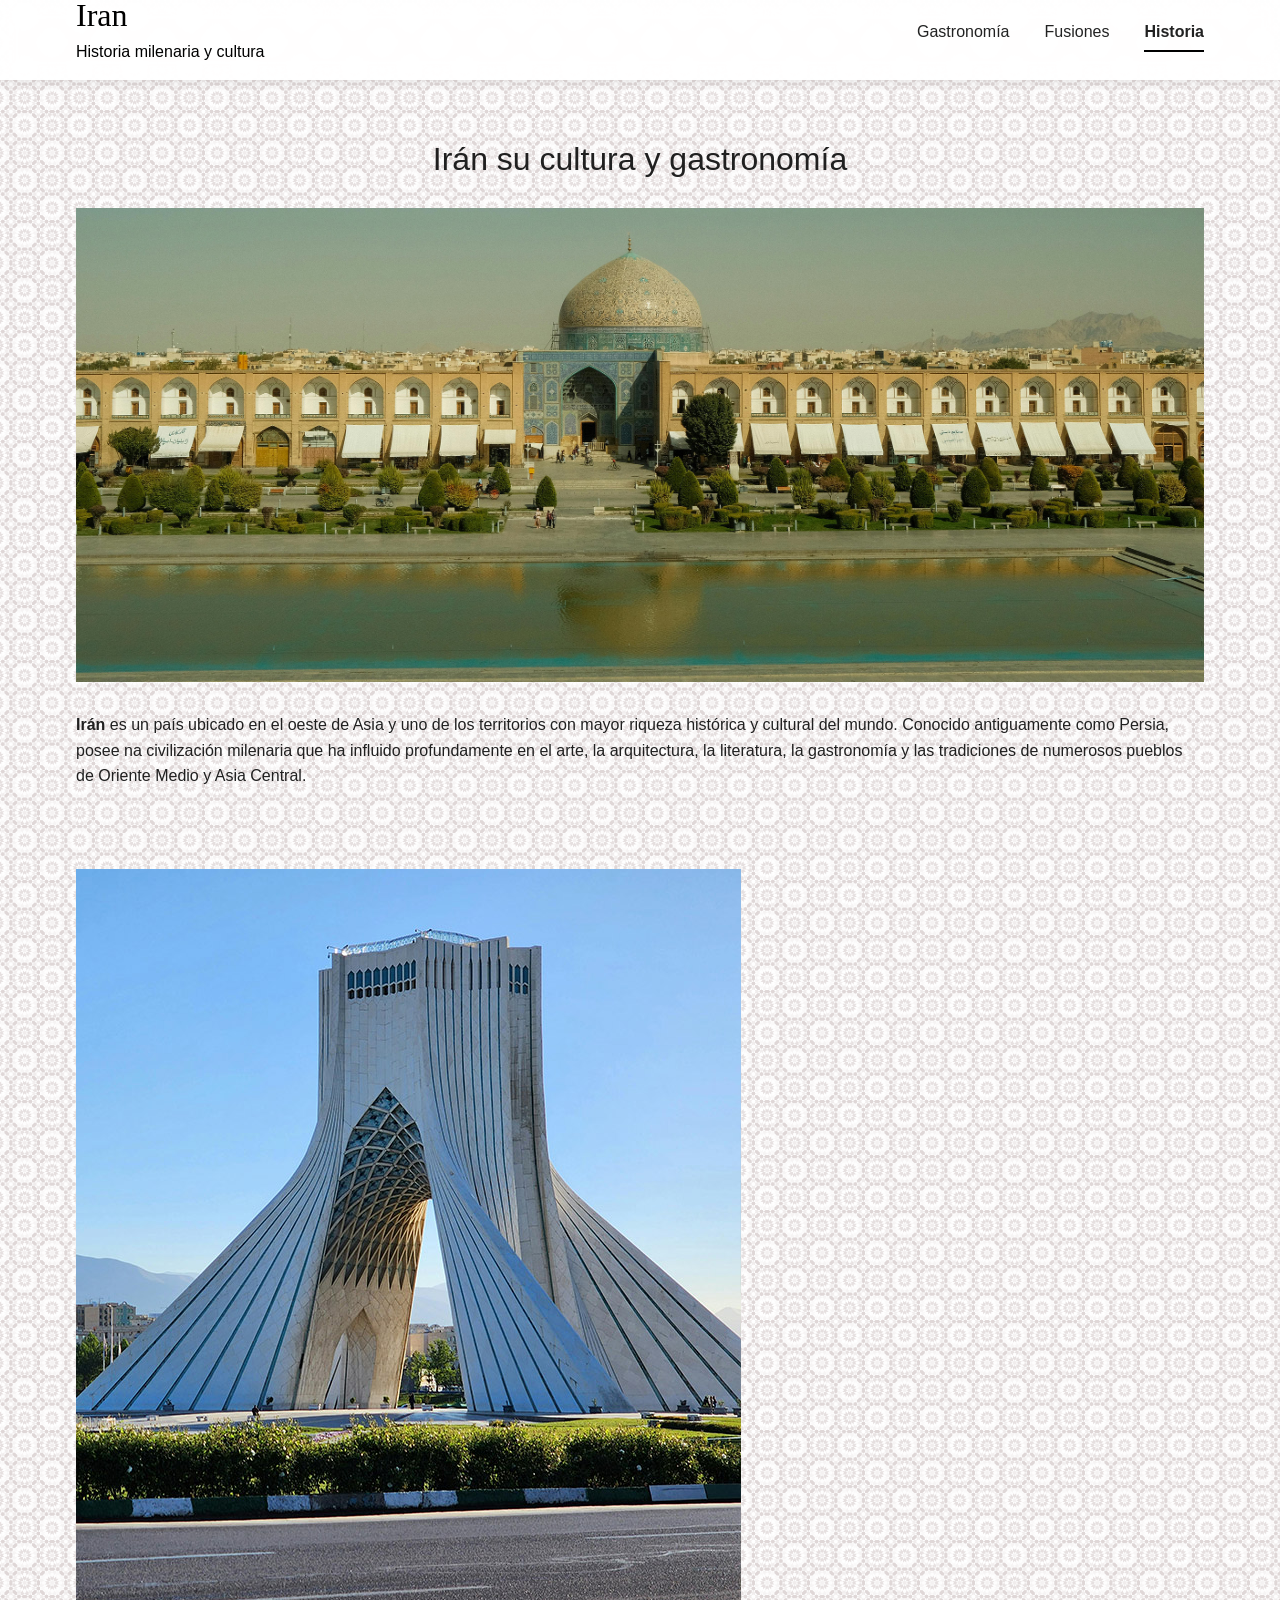
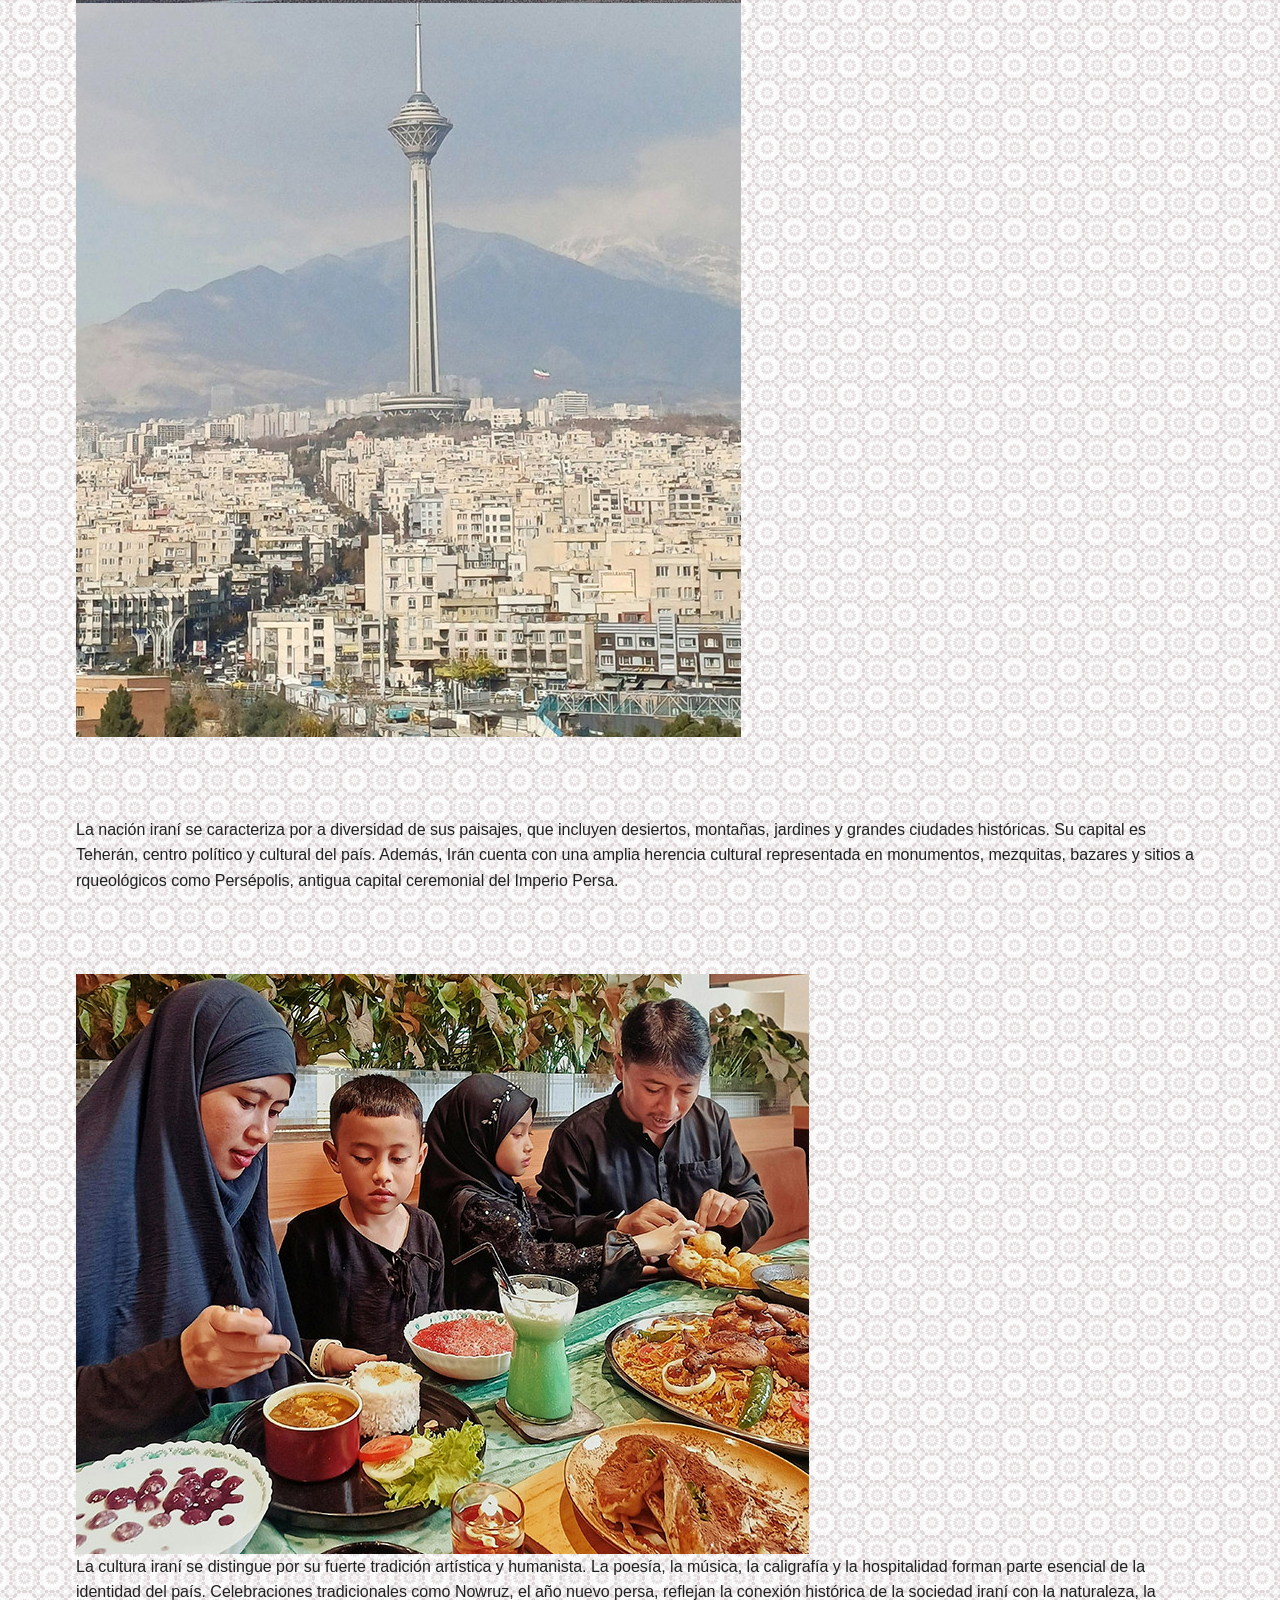
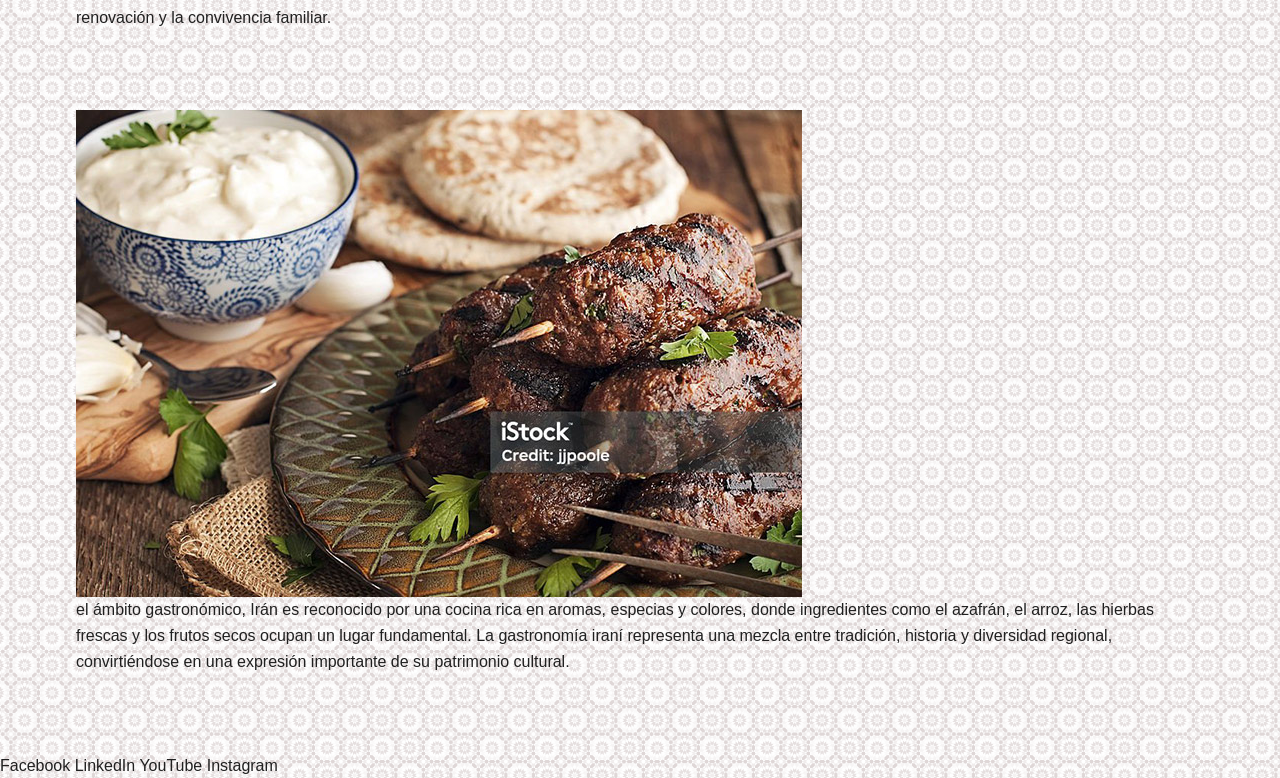
==== index.html @ 4b818a55 "Add files via upload" ====
<!DOCTYPE html> 
<html lang="es">
<head>
    <meta charset="UTF-8">
    <meta name="viewport" content="width=device-width, initial-scale=1.0">

    <!-- Bootstrap -->
    <link rel="stylesheet" href="css/bootstrap.min.css">

    <!-- Estilos propios -->
    <link rel="stylesheet" href="css/style.css">
    <link rel="stylesheet" href="css/responsive.css">
    <link rel="stylesheet" href="css/animaciones.css">
    <link rel="stylesheet" href="css/cards.css">
    <link rel="stylesheet" href="css/footer.css">
    <link rel="stylesheet" href="css/navbar.css">
    
    <title>La Magia de Irán</title>

</head>

<body>
    

    <header class="header">
        <div class="menu container">

            <a href="index.html" class="logo-box">
                <h1>Iran</h1>
                <p>Historia milenaria y cultura</p>
            </a>

                        <!-- Botón hamburguesa -->
           <!--  <input type="checkbox" id="menu-toggle">-->
             <label for="menu-toggle" class="hamburguesa">
            ☰
        </label>

            <nav class="navbar" id="navbarPrincipal">
                <ul>
                    <li><a href="gastronomia.html">Gastronomía</a></li>
                    <li><a href="fusiones.html">Fusiones</a></li>
                    <li><a href="index.html">Historia</a></li>
                </ul>
            </nav>

        </div>
    </header>

    <main id="hero" class="container">

        <section class="hero reveal" id="hero">
            <h2>Irán su cultura y gastronomía</h2>

            <img src="img/iran.jpg" alt="Vista panorámica de Irán" class="img-fluid">

            <p>
                <strong class="negrilla">Irán </strong>es un país ubicado en el oeste de
                 Asia y uno de los territorios con mayor 
                 riqueza histórica y cultural del mundo. 
                 Conocido antiguamente como Persia, posee 
                 na civilización milenaria que ha influido 
                 profundamente en el arte, la arquitectura, 
                 la literatura, la gastronomía y las tradiciones
                  de numerosos pueblos de Oriente Medio y Asia 
                  Central.
            </p>
        </section>

        <section class="doble-img">
            <img src="img/torre.jpg" alt="Torre Azadi" class="img-fluid">
            <img src="img/ciudad.jpg" alt="" class="img-fluid">
        </section>

        <section class="texto">
            <p>
                La nación iraní se caracteriza por 
                a diversidad de sus paisajes, que incluyen desiertos, 
                montañas, jardines y grandes ciudades históricas. 
                Su capital es Teherán, centro político y cultural del país. 
                Además, Irán cuenta con una amplia herencia cultural 
                representada en monumentos, mezquitas, bazares y sitios a
                rqueológicos como Persépolis, antigua capital ceremonial
                del Imperio Persa.
            </p>
        </section>

        <section id="cultura" class="cultura">
            <img src="img/familia.jpg" alt="Familia iraní">
            <p>
                La cultura iraní se distingue por su fuerte tradición 
                artística y humanista. La poesía, la música, la caligrafía 
                y la hospitalidad forman parte esencial de la identidad 
                del país. Celebraciones tradicionales como Nowruz, 
                el año nuevo persa, reflejan la conexión histórica de 
                la sociedad iraní con la naturaleza, la renovación y 
                la convivencia familiar.
            </p>
        </section>

        <section id="gastronomia" class="gastronomia">
            <img src="img/comida.jpg" alt="">
            <p>
                el ámbito gastronómico, Irán es reconocido por 
                una cocina rica en aromas, especias y colores, 
                donde ingredientes como el azafrán, el arroz, las 
                hierbas frescas y los frutos secos ocupan un lugar 
                fundamental. La gastronomía iraní representa 
                una mezcla entre tradición, historia y diversidad 
                regional, convirtiéndose en una expresión importante 
                de su patrimonio cultural.
            </p>
        </section>

    </main>

    <footer id="footer" class="footer">
  
        <div class="redes">
            <span>Facebook</span>
            <span>LinkedIn</span>
            <span>YouTube</span>
            <span>Instagram</span>
        </div>

  
    </footer>
<!-- ==========================
         LIBRERÍAS JAVASCRIPT
    =========================== -->

    <!-- jQuery -->
    <script src="js/jquery-4.0.0.min.js"></script>

    <!-- Bootstrap -->
    <script src="js/bootstrap.bundle.min.js"></script>

    <!-- Scripts del proyecto -->
    <script src="js/main.js"></script>
    <script src="js/navbar.js"></script>
    <script src="js/scroll.js"></script>
    <script src="js/animaciones.js"></script>
    <script src="js/gallery.js"></script>


   
</body>
---- css/style.css ----
/*

@import url('https://fonts.googleapis.com/css2?family=Lemonada:wght@300..700&display=swap');



====================================================
=            VARIABLES DEL PROYECTO                  =
====================================================*/

:root{

    /* Colores */

    --color-principal:#000000;
    --color-secundario:#FFFFFF;
    --color-fondo:#F7F5F2;
    --color-texto:#202020;
    --color-acento:#3FA7D6;

    /* Tipografía */

    --fuente-principal:Arial, Helvetica, sans-serif;
    --fuente-logo:'Lemonada', cursive;

    /* Espaciado */

    --espacio-xs:5px;
    --espacio-sm:10px;
    --espacio-md:20px;
    --espacio-lg:40px;
    --espacio-xl:60px;

}


/*====================================================
=            RESET                                   =
====================================================*/

*{

    margin:0;
    padding:0;
    box-sizing:border-box;

}


/*====================================================
=            ESTILOS GENERALES                       =
====================================================*/

html{

    scroll-behavior:smooth;

}

body{

    padding-top: 80px;

    font-family:var(--fuente-principal);

    color:var(--color-texto);

    background-image:url("../fondos/arab_tile.png");

    background-repeat:repeat;

}


/*====================================================
=            CONTENEDORES                            =
====================================================*/

.container{

    width:90%;
    max-width:1200px;

    margin:auto;

}


/*====================================================
=            IMÁGENES                                =
====================================================*/

img{

    display:block;

    max-width:100%;

    height:auto;

}


/*====================================================
=            TIPOGRAFÍA                              =
====================================================*/

h1,h2,h3,h4,h5{

    font-weight:normal;

}

p{

    line-height:1.6;

}


/*====================================================
=            ENLACES                                 =
====================================================*/

a{

    text-decoration:none;

    color:inherit;

}


/*====================================================
=            HERO                                   =
====================================================*/

.hero{

    margin-top:60px;

}

.hero h2{

    text-align:center;

    margin-bottom:30px;

}

.hero img{

    margin:auto;

}

.hero p{

    margin-top:30px;

}


/*====================================================
=            SECCIONES                              =
====================================================*/

section{

    margin-bottom:80px;

}


/*====================================================
=            UTILIDADES                             =
====================================================*/

.negrilla{

    font-weight:bold;

}
---- css/animaciones.css ----
/*=========================================
=            REVEAL EFFECT                =
=========================================*/

.reveal{

    opacity:0;

    transform:translateY(60px);

    transition:all .8s ease;

}

.reveal.visible{

    opacity:1;

    transform:translateY(0);

}


/*=========================================
=            IMÁGENES                     =
=========================================*/

.hero img,
.doble-img img,
.cultura img,
.gastronomia img{

    transition:transform .4s ease;

}


/*=========================================
=            BOTONES                      =
=========================================*/

.btn{

    transition:all .3s ease;

}
---- css/navbar.css ----
/*====================================================
=                 HEADER                             =
====================================================*/

.header{

    position: fixed;

    top: 0;
    left: 0;

    width: 100%;

    background: rgba(255,255,255,.95);

    backdrop-filter: blur(8px);

    -webkit-backdrop-filter: blur(8px);

    box-shadow: 0 2px 12px rgba(0,0,0,.08);

    z-index: 1000;

    transition: all .35s ease;

}


/*====================================================
=                  CONTENEDOR                        =
====================================================*/

.menu{

    width: 90%;
    max-width: 1200px;

    height: 80px;

    margin: auto;

    display: flex;

    justify-content: space-between;

    align-items: center;

}


/*====================================================
=                    LOGO                            =
====================================================*/

.logo-box{

    display: flex;

    flex-direction: column;

    text-decoration: none;

    color: #000;

}

.logo-box h1{

    font-family: var(--fuente-logo);

    font-size: 2rem;

    line-height: 1;

}

.logo-box span{

    font-size: .85rem;

    letter-spacing: 1px;

    margin-top: 4px;

}


/*====================================================
=                 NAVEGACIÓN                         =
====================================================*/

.navbar{

    display: flex;

}

.navbar ul{

    list-style: none;

    display: flex;

    gap: 35px;

}

.navbar li{

    list-style: none;

}

.navbar a{

    position: relative;

    text-decoration: none;

    color: #222;

    font-size: 1rem;

    font-weight: 500;

    padding: 8px 0;

    transition: color .3s ease;

}


/* Línea inferior animada */

.navbar a::after{

    content: "";

    position: absolute;

    left: 0;

    bottom: -4px;

    width: 0;

    height: 2px;

    background: #000;

    transition: width .3s ease;

}

.navbar a:hover{

    color: #000;

}

.navbar a:hover::after{

    width: 100%;

}


/* Página activa */

.navbar a.active{

    font-weight: 700;

}

.navbar a.active::after{

    width: 100%;

}


/*====================================================
=               BOTÓN HAMBURGUESA                    =
====================================================*/

.menu-toggle{

    display: none;

}

.hamburguesa{

    display: none;

    font-size: 2rem;

    cursor: pointer;

    user-select: none;

}


/*====================================================
=                HEADER EN SCROLL                    =
====================================================*/

.header.scrolled{

    height: 70px;

    background: rgba(255,255,255,.98);

    box-shadow: 0 5px 18px rgba(0,0,0,.15);

}


/*====================================================
=                 EFECTO BOTONES                     =
====================================================*/

.navbar a{

    transition:

        color .3s,

        transform .3s;

}

.navbar a:hover{

    transform: translateY(-2px);

}


/*====================================================
=                  RESPONSIVE                        =
====================================================*/

@media(max-width:768px){

    .hamburguesa{

        display:block;

    }

    .navbar{

        position:absolute;

        top:80px;

        left:0;

        width:100%;

        background:white;

        display:none;

        box-shadow:0 8px 20px rgba(0,0,0,.12);

    }

    .navbar ul{

        flex-direction:column;

        gap:0;

    }

    .navbar li{

        border-bottom:1px solid #eee;

    }

    .navbar a{

        display:block;

        padding:18px;

    }

    .menu-toggle:checked~.navbar{

        display:block;

    }

}
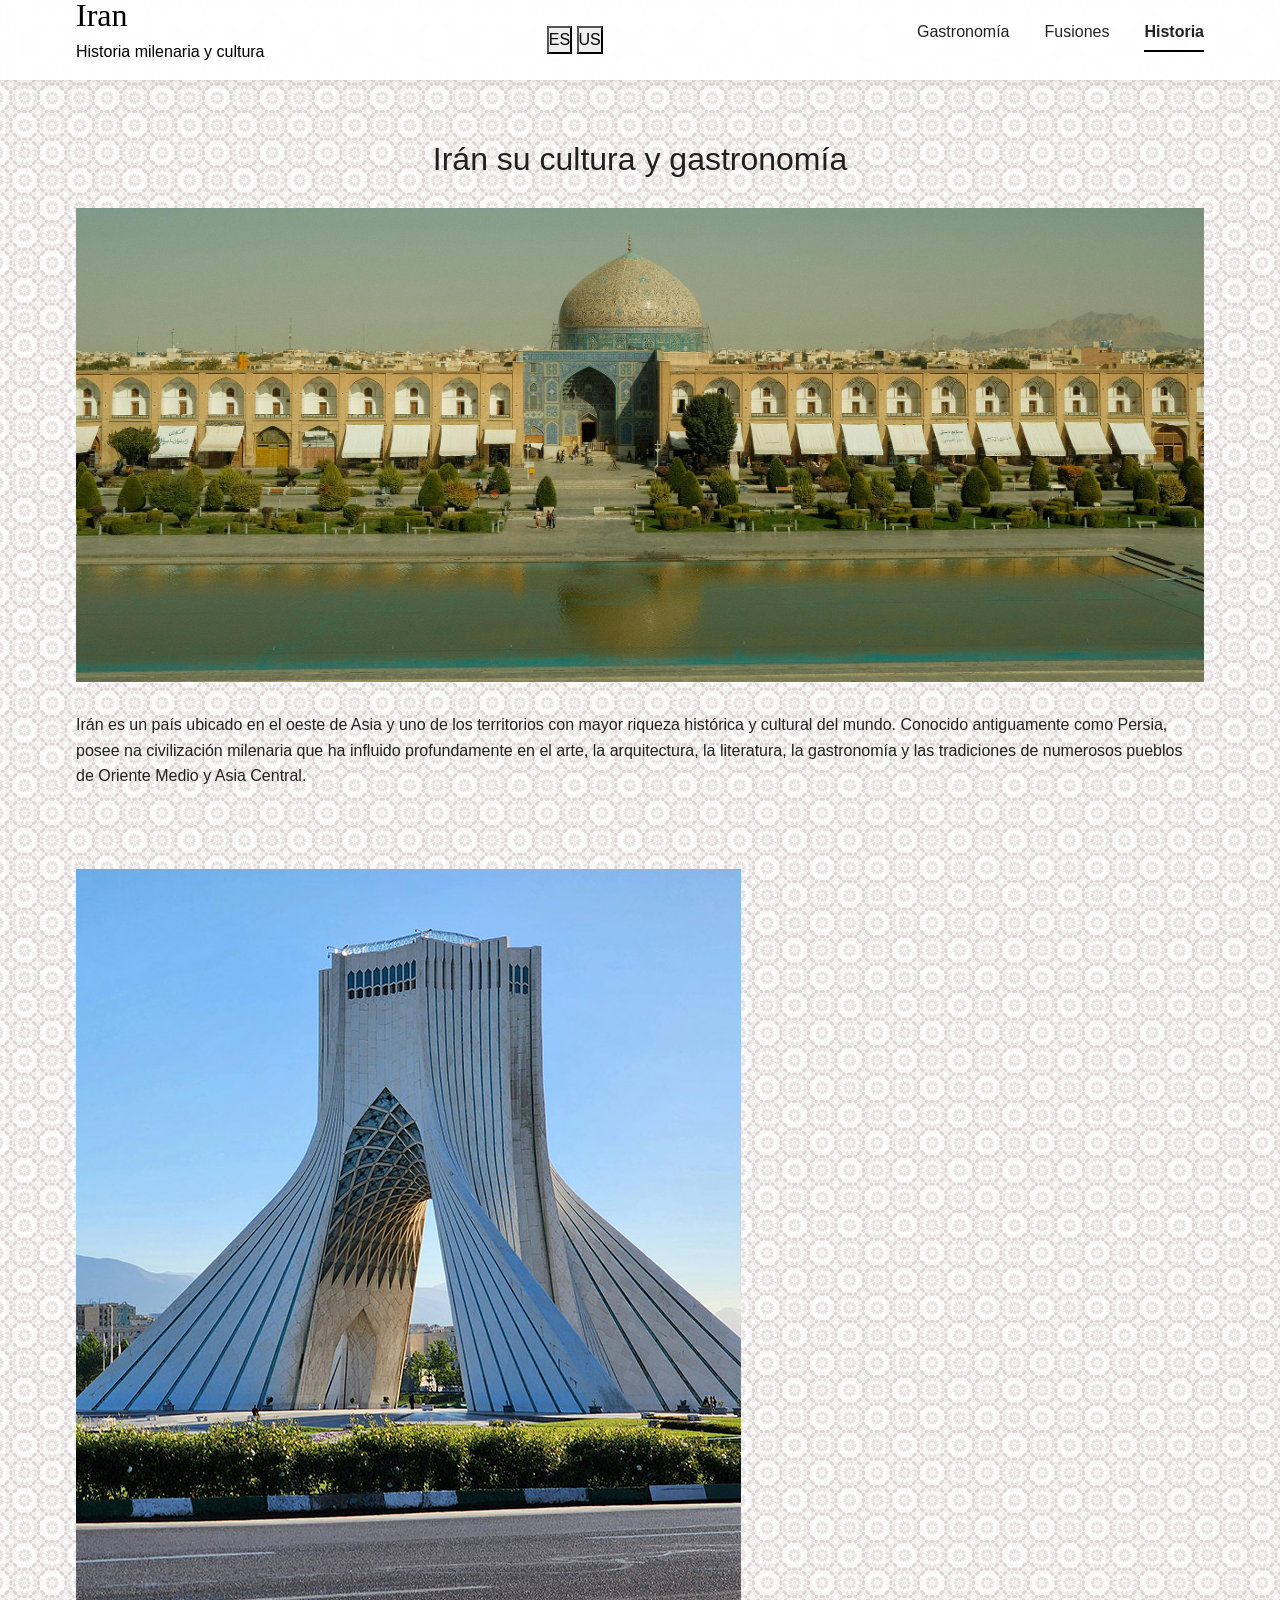
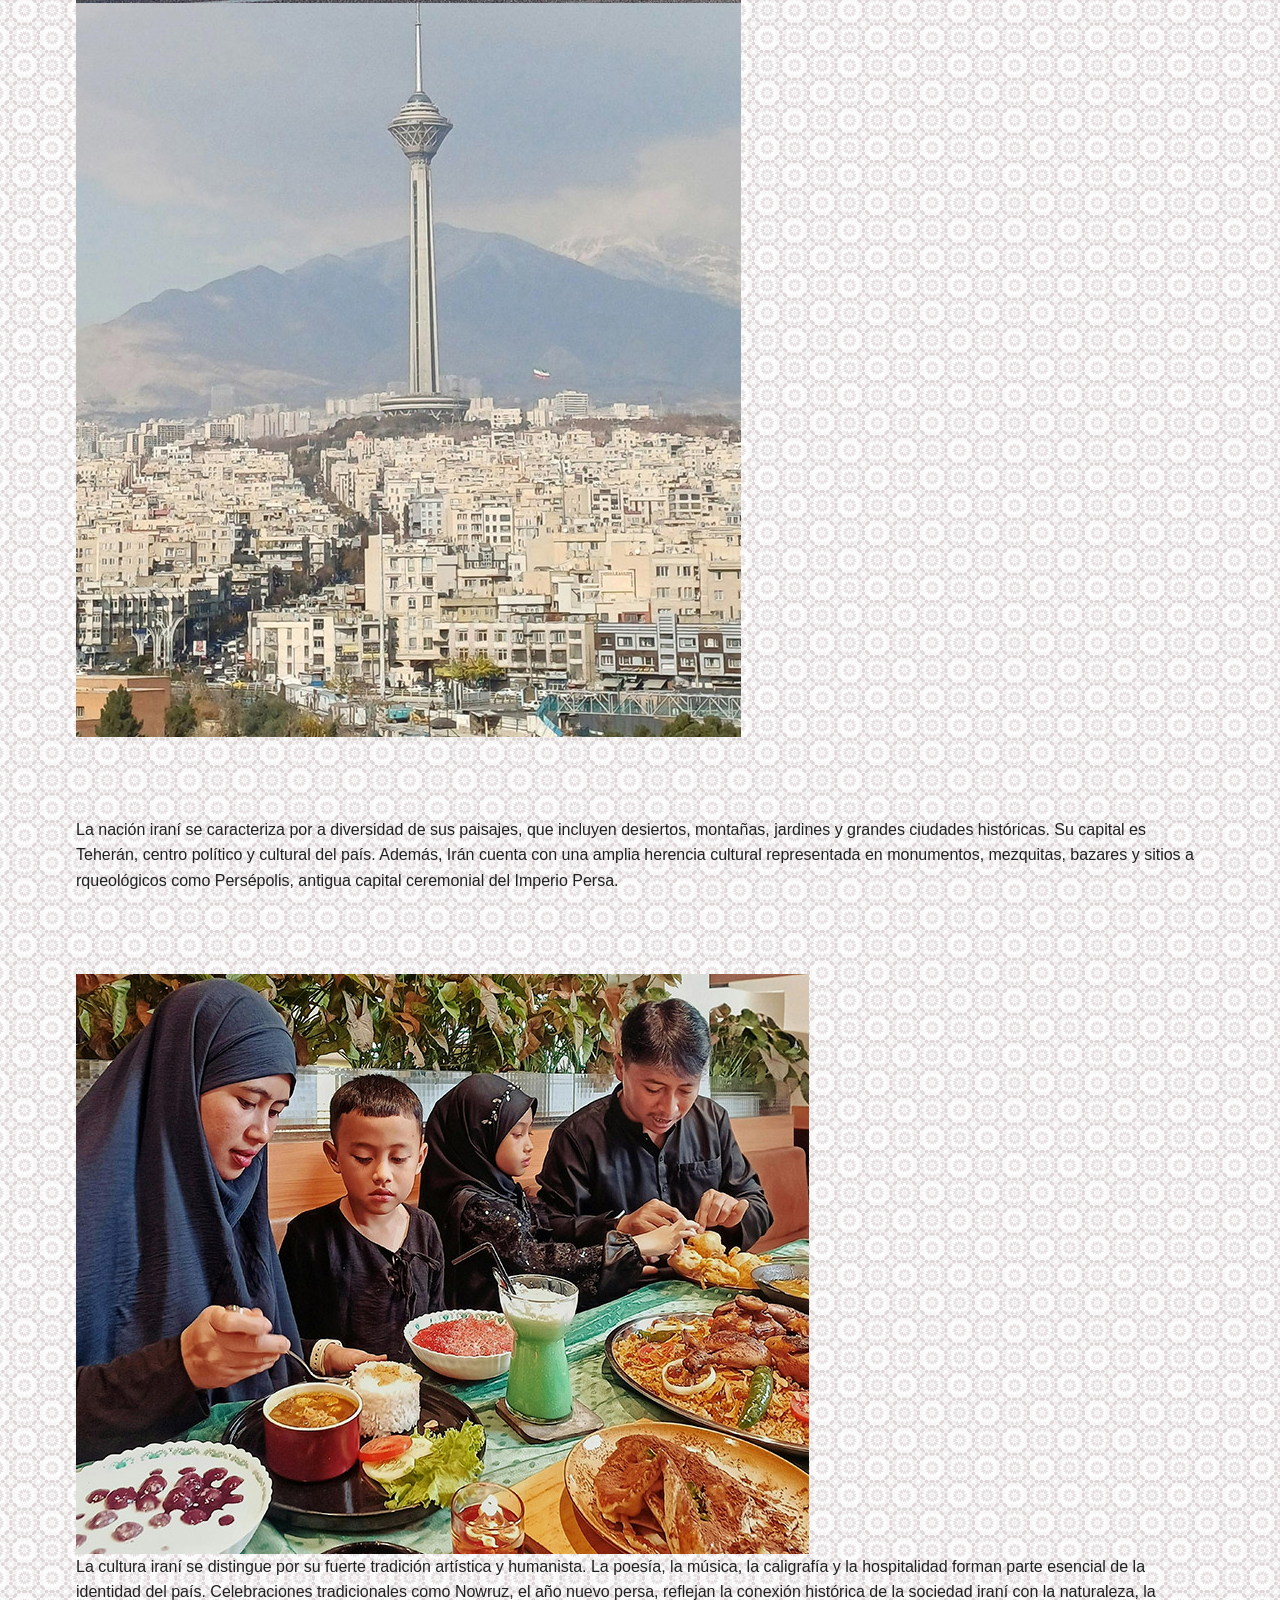
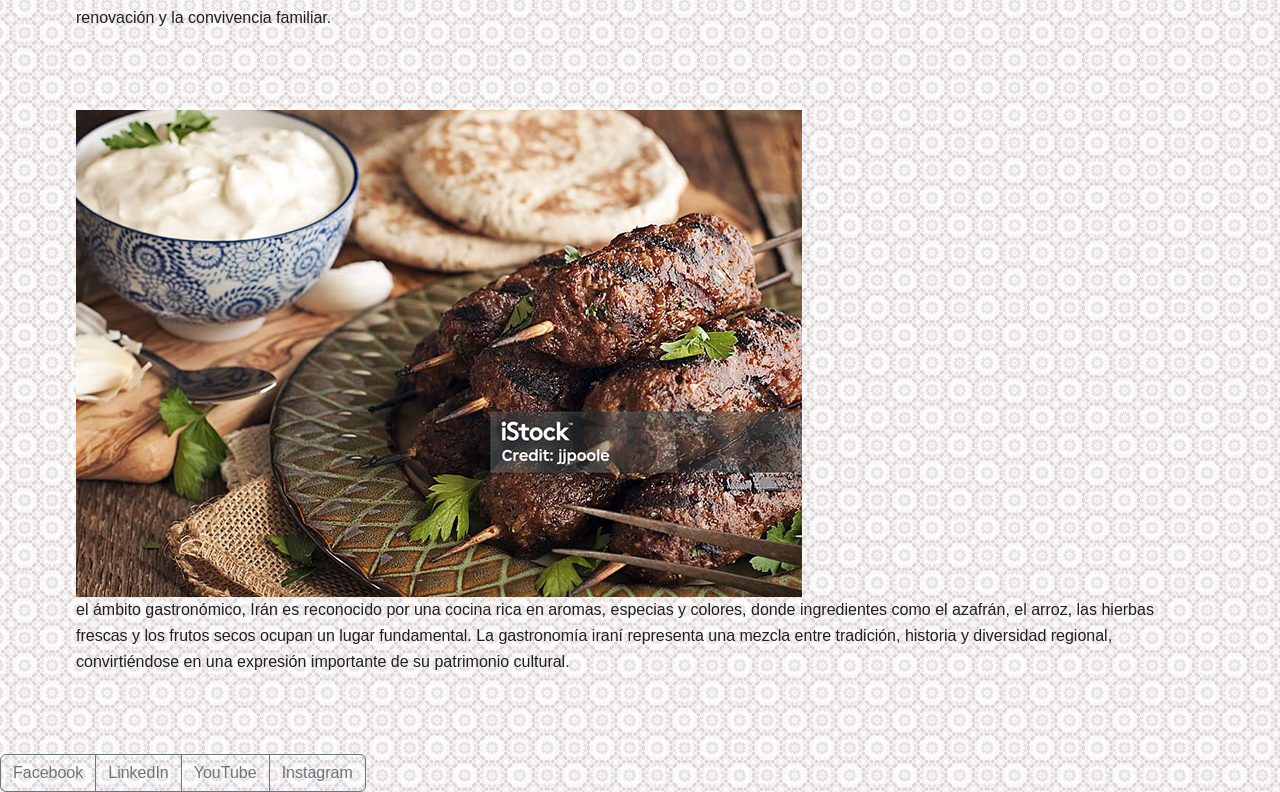
==== commit 540387cf: "Add files via upload" ====
--- a/index.html
+++ b/index.html
@@ -1,5 +1,5 @@
 <!DOCTYPE html> 
-<html lang="es">
+<html lang="en">
 <head>
     <meta charset="UTF-8">
     <meta name="viewport" content="width=device-width, initial-scale=1.0">
@@ -26,9 +26,15 @@
         <div class="menu container">
 
             <a href="index.html" class="logo-box">
-                <h1>Iran</h1>
-                <p>Historia milenaria y cultura</p>
+                <h1 data-section="headerl" data-value="logoh">Iran</h1>
+                <p data-section="headerl" data-value="plogo">Historia milenaria y cultura</p>
             </a>
+
+        <div class="lenguajes">
+            <button class="lang-button" data-lenguaje="es">ES</button>
+            <button class="lang-button" data-lenguaje="en">US</button>
+
+        </div>
 
                         <!-- Botón hamburguesa -->
            <!--  <input type="checkbox" id="menu-toggle">-->
@@ -38,24 +44,25 @@
 
             <nav class="navbar" id="navbarPrincipal">
                 <ul>
-                    <li><a href="gastronomia.html">Gastronomía</a></li>
-                    <li><a href="fusiones.html">Fusiones</a></li>
-                    <li><a href="index.html">Historia</a></li>
+                    <li><a href="gastronomia.html" data-section="headerl" data-value="gastronomia">Gastronomía</a></li>
+                    <li><a href="fusiones.html" data-section="headerl" data-value="fusiones">Fusiones</a></li>
+                    <li><a href="index.html" data-section="headerl" data-value="historia">Historia</a></li>
                 </ul>
             </nav>
 
         </div>
+
     </header>
 
     <main id="hero" class="container">
 
         <section class="hero reveal" id="hero">
-            <h2>Irán su cultura y gastronomía</h2>
+            <h2 data-section="historiaParrafo" data-value="tituloHistoria">Irán su cultura y gastronomía</h2>
 
             <img src="img/iran.jpg" alt="Vista panorámica de Irán" class="img-fluid">
 
-            <p>
-                <strong class="negrilla">Irán </strong>es un país ubicado en el oeste de
+            <p data-section="historiaParrafo" data-value="p1Historia">
+                Irán es un país ubicado en el oeste de
                  Asia y uno de los territorios con mayor 
                  riqueza histórica y cultural del mundo. 
                  Conocido antiguamente como Persia, posee 
@@ -73,7 +80,7 @@
         </section>
 
         <section class="texto">
-            <p>
+            <p data-section="historiaParrafo" data-value="p2Historia">
                 La nación iraní se caracteriza por 
                 a diversidad de sus paisajes, que incluyen desiertos, 
                 montañas, jardines y grandes ciudades históricas. 
@@ -87,7 +94,7 @@
 
         <section id="cultura" class="cultura">
             <img src="img/familia.jpg" alt="Familia iraní">
-            <p>
+            <p data-section="historiaParrafo" data-value="p3Historia">
                 La cultura iraní se distingue por su fuerte tradición 
                 artística y humanista. La poesía, la música, la caligrafía 
                 y la hospitalidad forman parte esencial de la identidad 
@@ -100,7 +107,7 @@
 
         <section id="gastronomia" class="gastronomia">
             <img src="img/comida.jpg" alt="">
-            <p>
+            <p data-section="historiaParrafo" data-value="p4Historia">
                 el ámbito gastronómico, Irán es reconocido por 
                 una cocina rica en aromas, especias y colores, 
                 donde ingredientes como el azafrán, el arroz, las 
@@ -116,13 +123,12 @@
 
     <footer id="footer" class="footer">
   
-        <div class="redes">
-            <span>Facebook</span>
-            <span>LinkedIn</span>
-            <span>YouTube</span>
-            <span>Instagram</span>
+        <div class="btn-group">
+            <a href="#" class="btn btn-outline-secondary">Facebook</a>
+            <a href="#" class="btn btn-outline-secondary">LinkedIn</a>
+            <a href="#" class="btn btn-outline-secondary">YouTube</a>
+            <a href="#" class="btn btn-outline-secondary">Instagram</a>
         </div>
-
   
     </footer>
 <!-- ==========================
